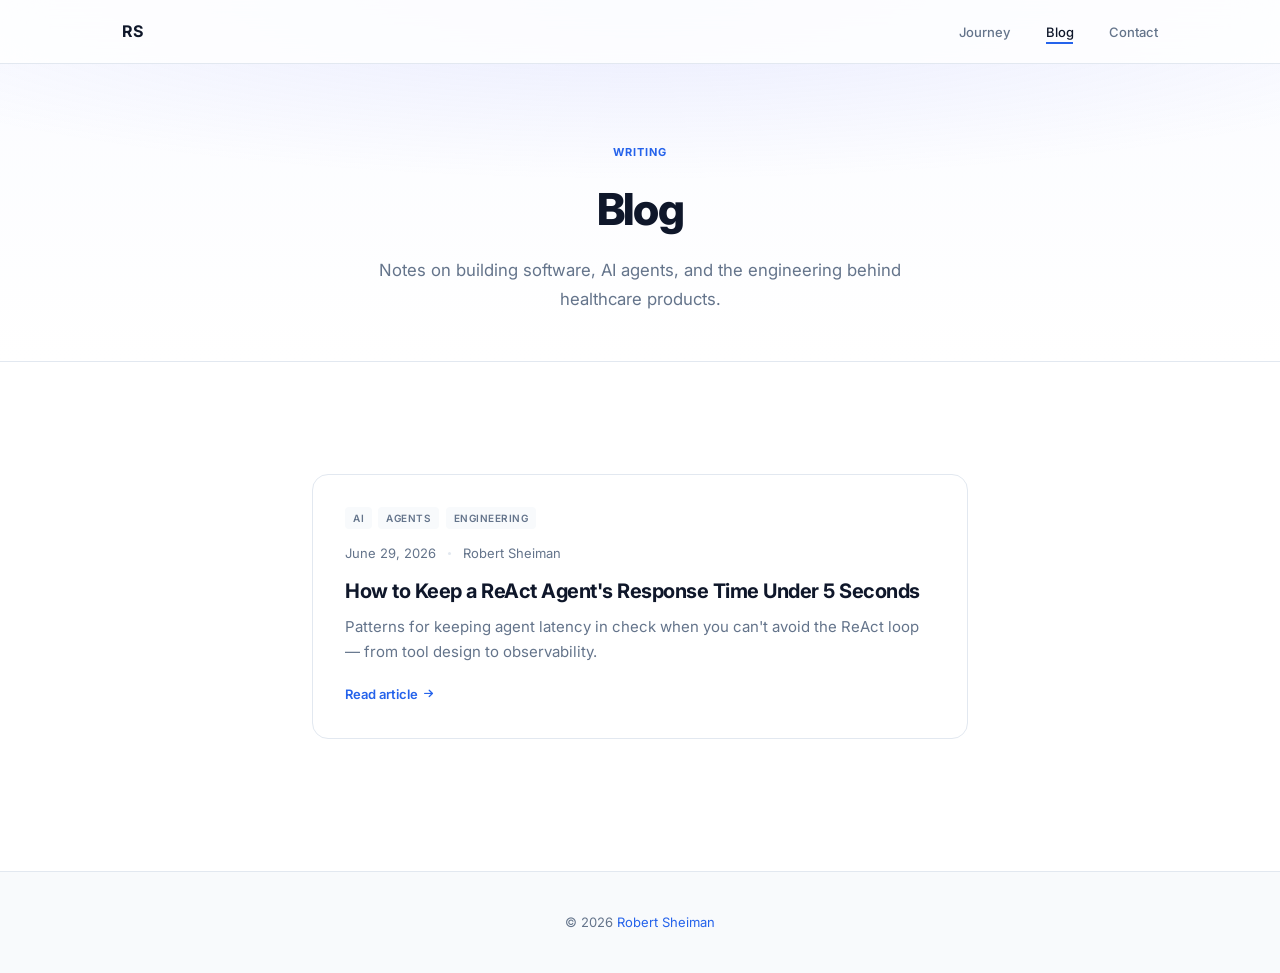
==== blog/index.html @ 01b28f73 "feat: blog and webp animoji" ====
<!DOCTYPE html>
<html lang="en">
<head>
  <meta charset="UTF-8">
  <meta name="viewport" content="width=device-width, initial-scale=1.0" />
  <title>Blog — Robert Sheiman</title>
  <meta name="description" content="Writing on software engineering, AI agents, and building products.">
  <link rel="icon" href="../favicon.ico" sizes="any">
  <link rel="icon" type="image/png" sizes="32x32" href="../favicon-32x32.png">
  <link rel="preconnect" href="https://fonts.googleapis.com">
  <link rel="preconnect" href="https://fonts.gstatic.com" crossorigin>
  <link href="https://fonts.googleapis.com/css2?family=Inter:wght@300;400;500;600;700;800&display=swap" rel="stylesheet">
  <link rel="stylesheet" href="https://cdnjs.cloudflare.com/ajax/libs/font-awesome/6.5.0/css/all.min.css">
  <link rel="stylesheet" href="blog.css">
</head>
<body>

  <nav>
    <div class="nav-inner">
      <a href="../index.html" class="nav-logo">RS</a>
      <button class="nav-toggle" aria-label="Toggle navigation">
        <span></span><span></span><span></span>
      </button>
      <ul class="nav-links">
        <li><a href="../index.html#journey">Journey</a></li>
        <li><a href="index.html" class="active">Blog</a></li>
        <li><a href="../index.html#contact">Contact</a></li>
      </ul>
    </div>
  </nav>

  <header class="blog-hero">
    <div class="blog-hero-inner">
      <p class="blog-hero-label">Writing</p>
      <h1 class="blog-hero-title">Blog</h1>
      <p class="blog-hero-desc">Notes on building software, AI agents, and the engineering behind healthcare products.</p>
    </div>
  </header>

  <main class="blog-list" id="blog-list">
        <a class="blog-card" href="react-agent-latency.html">
          <div class="blog-tags"><span class="blog-tag">AI</span><span class="blog-tag">Agents</span><span class="blog-tag">Engineering</span></div>
          <div class="blog-card-meta">
            <span>June 29, 2026</span>
            <span class="dot"></span>
            <span>Robert Sheiman</span>
          </div>
          <h2 class="blog-card-title">How to Keep a ReAct Agent's Response Time Under 5 Seconds</h2>
          <p class="blog-card-excerpt">Patterns for keeping agent latency in check when you can't avoid the ReAct loop — from tool design to observability.</p>
          <span class="blog-card-read">Read article <i class="fa-solid fa-arrow-right"></i></span>
        </a>
  </main>

  <footer>
    <p>&copy; 2026 <a href="../index.html">Robert Sheiman</a></p>
  </footer>

  <script src="blog.js"></script>
</body>
</html>
---- blog/blog.css ----
:root {
  --bg: #ffffff;
  --bg-alt: #f8fafc;
  --text: #0f172a;
  --text-secondary: #64748b;
  --accent: #2563eb;
  --accent-hover: #1d4ed8;
  --border: #e2e8f0;
  --nav-height: 64px;
  --section-gap: 7rem;
}

*, *::before, *::after { margin: 0; padding: 0; box-sizing: border-box; }

body {
  font-family: 'Inter', -apple-system, BlinkMacSystemFont, 'Segoe UI', sans-serif;
  background: var(--bg);
  color: var(--text);
  -webkit-font-smoothing: antialiased;
  line-height: 1.6;
}

nav {
  position: fixed;
  top: 0; left: 0; right: 0;
  height: var(--nav-height);
  background: rgba(255,255,255,0.82);
  backdrop-filter: saturate(180%) blur(20px);
  -webkit-backdrop-filter: saturate(180%) blur(20px);
  border-bottom: 1px solid var(--border);
  z-index: 1000;
  display: flex;
  align-items: center;
  justify-content: center;
}
.nav-inner {
  width: 100%;
  max-width: 1100px;
  padding: 0 2rem;
  display: flex;
  align-items: center;
  justify-content: space-between;
}
.nav-logo {
  font-weight: 700;
  font-size: 1rem;
  color: var(--text);
  text-decoration: none;
  letter-spacing: -0.02em;
}
.nav-links {
  display: flex;
  gap: 2.25rem;
  list-style: none;
}
.nav-links a {
  text-decoration: none;
  color: var(--text-secondary);
  font-size: 0.8125rem;
  font-weight: 500;
  transition: color 0.2s;
  letter-spacing: -0.005em;
  position: relative;
}
.nav-links a::after {
  content: '';
  position: absolute;
  bottom: -4px; left: 0;
  width: 0; height: 1.5px;
  background: var(--accent);
  transition: width 0.25s ease;
}
.nav-links a:hover { color: var(--text); }
.nav-links a:hover::after { width: 100%; }
.nav-links a.active { color: var(--text); }
.nav-links a.active::after { width: 100%; }

.nav-toggle {
  display: none;
  flex-direction: column;
  gap: 5px;
  background: none;
  border: none;
  cursor: pointer;
  padding: 4px;
}
.nav-toggle span {
  display: block;
  width: 20px;
  height: 1.5px;
  background: var(--text);
  border-radius: 2px;
}

/* ── BLOG INDEX ── */
.blog-hero {
  padding: calc(var(--nav-height) + 5rem) 2rem 3rem;
  text-align: center;
  background:
    radial-gradient(ellipse 70% 50% at 50% 0%, rgba(129, 140, 248, 0.14), transparent),
    linear-gradient(180deg, #fafbff, var(--bg));
  border-bottom: 1px solid var(--border);
}
.blog-hero-inner { max-width: 600px; margin: 0 auto; }
.blog-hero-label {
  font-size: 0.6875rem;
  font-weight: 700;
  text-transform: uppercase;
  letter-spacing: 0.1em;
  color: var(--accent);
  margin-bottom: 0.75rem;
}
.blog-hero-title {
  font-size: clamp(2rem, 4vw, 2.75rem);
  font-weight: 800;
  letter-spacing: -0.04em;
  margin-bottom: 0.75rem;
}
.blog-hero-desc {
  font-size: 1.05rem;
  color: var(--text-secondary);
  line-height: 1.7;
}

.blog-list {
  padding: var(--section-gap) 2rem;
  max-width: 720px;
  margin: 0 auto;
}
.blog-card {
  display: block;
  text-decoration: none;
  color: inherit;
  padding: 2rem;
  border: 1px solid var(--border);
  border-radius: 16px;
  background: var(--bg);
  margin-bottom: 1.25rem;
  transition: all 0.3s ease;
  position: relative;
  overflow: hidden;
}
.blog-card::before {
  content: '';
  position: absolute;
  top: 0; left: 0; right: 0;
  height: 3px;
  background: linear-gradient(90deg, #818cf8, #a78bfa, #c084fc);
  opacity: 0;
  transition: opacity 0.3s;
}
.blog-card:hover {
  transform: translateY(-3px);
  box-shadow: 0 16px 40px rgba(0,0,0,0.07);
  border-color: transparent;
}
.blog-card:hover::before { opacity: 1; }
.blog-card-meta {
  display: flex;
  align-items: center;
  gap: 0.75rem;
  margin-bottom: 0.875rem;
  font-size: 0.8125rem;
  color: var(--text-secondary);
}
.blog-card-meta .dot {
  width: 3px; height: 3px;
  border-radius: 50%;
  background: var(--border);
}
.blog-card-title {
  font-size: 1.25rem;
  font-weight: 700;
  letter-spacing: -0.025em;
  margin-bottom: 0.625rem;
  line-height: 1.35;
  transition: color 0.2s;
}
.blog-card:hover .blog-card-title { color: var(--accent); }
.blog-card-excerpt {
  font-size: 0.9375rem;
  color: var(--text-secondary);
  line-height: 1.65;
  margin-bottom: 1rem;
}
.blog-card-read {
  display: inline-flex;
  align-items: center;
  gap: 0.4rem;
  font-size: 0.8125rem;
  font-weight: 600;
  color: var(--accent);
}
.blog-card-read i {
  font-size: 0.65rem;
  transition: transform 0.2s;
}
.blog-card:hover .blog-card-read i { transform: translateX(3px); }

.blog-tags {
  display: flex;
  flex-wrap: wrap;
  gap: 0.4rem;
  margin-bottom: 0.875rem;
}
.blog-tag {
  font-size: 0.625rem;
  font-weight: 600;
  text-transform: uppercase;
  letter-spacing: 0.05em;
  padding: 0.2rem 0.5rem;
  border-radius: 4px;
  background: var(--bg-alt);
  color: var(--text-secondary);
}

/* ── POST PAGE ── */
.post-hero {
  padding: calc(var(--nav-height) + 4rem) 2rem 4rem;
  text-align: center;
  position: relative;
  overflow: hidden;
  background:
    radial-gradient(ellipse 80% 60% at 50% -10%, rgba(129, 140, 248, 0.18), transparent),
    radial-gradient(ellipse 60% 50% at 80% 20%, rgba(192, 132, 252, 0.12), transparent),
    radial-gradient(ellipse 50% 40% at 10% 30%, rgba(37, 99, 235, 0.08), transparent),
    linear-gradient(180deg, #fafbff 0%, var(--bg) 100%);
  border-bottom: 1px solid var(--border);
}
.post-hero::before {
  content: '';
  position: absolute;
  inset: 0;
  background-image: radial-gradient(circle at 1px 1px, rgba(15, 23, 42, 0.04) 1px, transparent 0);
  background-size: 24px 24px;
  pointer-events: none;
}
.post-hero-inner {
  position: relative;
  max-width: 720px;
  margin: 0 auto;
}
.post-back {
  display: inline-flex;
  align-items: center;
  gap: 0.4rem;
  font-size: 0.8125rem;
  font-weight: 500;
  color: var(--text-secondary);
  text-decoration: none;
  margin-bottom: 2rem;
  transition: color 0.2s;
}
.post-back:hover { color: var(--accent); }
.post-back i { font-size: 0.7rem; }

.post-meta {
  display: flex;
  align-items: center;
  justify-content: center;
  flex-wrap: wrap;
  gap: 0.625rem;
  margin-bottom: 1.5rem;
}
.post-meta-pill {
  display: inline-flex;
  align-items: center;
  gap: 0.35rem;
  padding: 0.35rem 0.75rem;
  background: rgba(255,255,255,0.7);
  border: 1px solid var(--border);
  border-radius: 999px;
  font-size: 0.75rem;
  font-weight: 500;
  color: var(--text-secondary);
  backdrop-filter: blur(8px);
}
.post-meta-pill i { font-size: 0.65rem; opacity: 0.7; }
.post-meta-pill.author { color: var(--accent); border-color: rgba(37, 99, 235, 0.2); background: rgba(239, 246, 255, 0.8); }

.post-title {
  font-size: clamp(1.875rem, 4.5vw, 2.75rem);
  font-weight: 800;
  letter-spacing: -0.04em;
  line-height: 1.15;
  margin-bottom: 1.25rem;
  background: linear-gradient(135deg, var(--text) 0%, #334155 100%);
  -webkit-background-clip: text;
  -webkit-text-fill-color: transparent;
  background-clip: text;
}

.post-tags {
  display: flex;
  justify-content: center;
  flex-wrap: wrap;
  gap: 0.5rem;
}
.post-tag {
  font-size: 0.6875rem;
  font-weight: 600;
  text-transform: uppercase;
  letter-spacing: 0.06em;
  padding: 0.3rem 0.65rem;
  border-radius: 6px;
  background: linear-gradient(135deg, #eef2ff, #f5f3ff);
  color: #6366f1;
}

.post-body-wrap {
  padding: 3.5rem 2rem 6rem;
}
.post-body {
  max-width: 680px;
  margin: 0 auto;
  font-size: 1.0625rem;
  line-height: 1.8;
  letter-spacing: -0.01em;
  color: #1e293b;
}
.post-body h1 { display: none; }
.post-body h2 {
  font-size: 1.375rem;
  font-weight: 700;
  letter-spacing: -0.03em;
  margin: 2.5rem 0 1rem;
  color: var(--text);
}
.post-body h3 {
  font-size: 1.125rem;
  font-weight: 650;
  margin: 2rem 0 0.75rem;
  color: var(--text);
}
.post-body p { margin-bottom: 1.25rem; }
.post-body a {
  color: var(--accent);
  text-decoration: none;
  font-weight: 500;
  border-bottom: 1px solid rgba(37, 99, 235, 0.25);
  transition: border-color 0.2s;
}
.post-body a:hover { border-color: var(--accent); }
.post-body strong { font-weight: 600; color: var(--text); }
.post-body em { font-style: italic; }
.post-body ul, .post-body ol {
  margin: 0 0 1.25rem 1.5rem;
}
.post-body li { margin-bottom: 0.5rem; }
.post-body li::marker { color: var(--accent); }
.post-body hr {
  border: none;
  height: 1px;
  background: linear-gradient(90deg, transparent, var(--border), transparent);
  margin: 2.5rem 0;
}
.post-body pre {
  background: #0f172a;
  color: #e2e8f0;
  padding: 1.25rem 1.5rem;
  border-radius: 12px;
  overflow-x: auto;
  margin: 1.5rem 0;
  font-size: 0.875rem;
  line-height: 1.6;
  box-shadow: 0 8px 32px rgba(15, 23, 42, 0.12);
}
.post-body code {
  font-family: 'SF Mono', 'Fira Code', 'Consolas', monospace;
  font-size: 0.875em;
}
.post-body :not(pre) > code {
  background: var(--bg-alt);
  padding: 0.15em 0.4em;
  border-radius: 5px;
  border: 1px solid var(--border);
  color: #7c3aed;
}
.post-body blockquote {
  border-left: 3px solid var(--accent);
  padding: 0.5rem 0 0.5rem 1.25rem;
  margin: 1.5rem 0;
  color: var(--text-secondary);
  font-style: italic;
}

footer {
  padding: 2.5rem 2rem;
  text-align: center;
  border-top: 1px solid var(--border);
  background: var(--bg-alt);
  font-size: 0.8125rem;
  color: var(--text-secondary);
}
footer a { color: var(--accent); text-decoration: none; }

@media (max-width: 768px) {
  .nav-toggle { display: flex; }
  .nav-links {
    display: none;
    position: absolute;
    top: var(--nav-height);
    left: 0; right: 0;
    flex-direction: column;
    gap: 0;
    background: rgba(255,255,255,0.97);
    backdrop-filter: blur(20px);
    border-bottom: 1px solid var(--border);
    padding: 0.75rem 0;
  }
  .nav-links.open { display: flex; }
  .nav-links li { width: 100%; }
  .nav-links a {
    display: block;
    padding: 0.875rem 2rem;
    font-size: 0.9375rem;
  }
  .post-hero { padding-top: calc(var(--nav-height) + 2.5rem); }
}
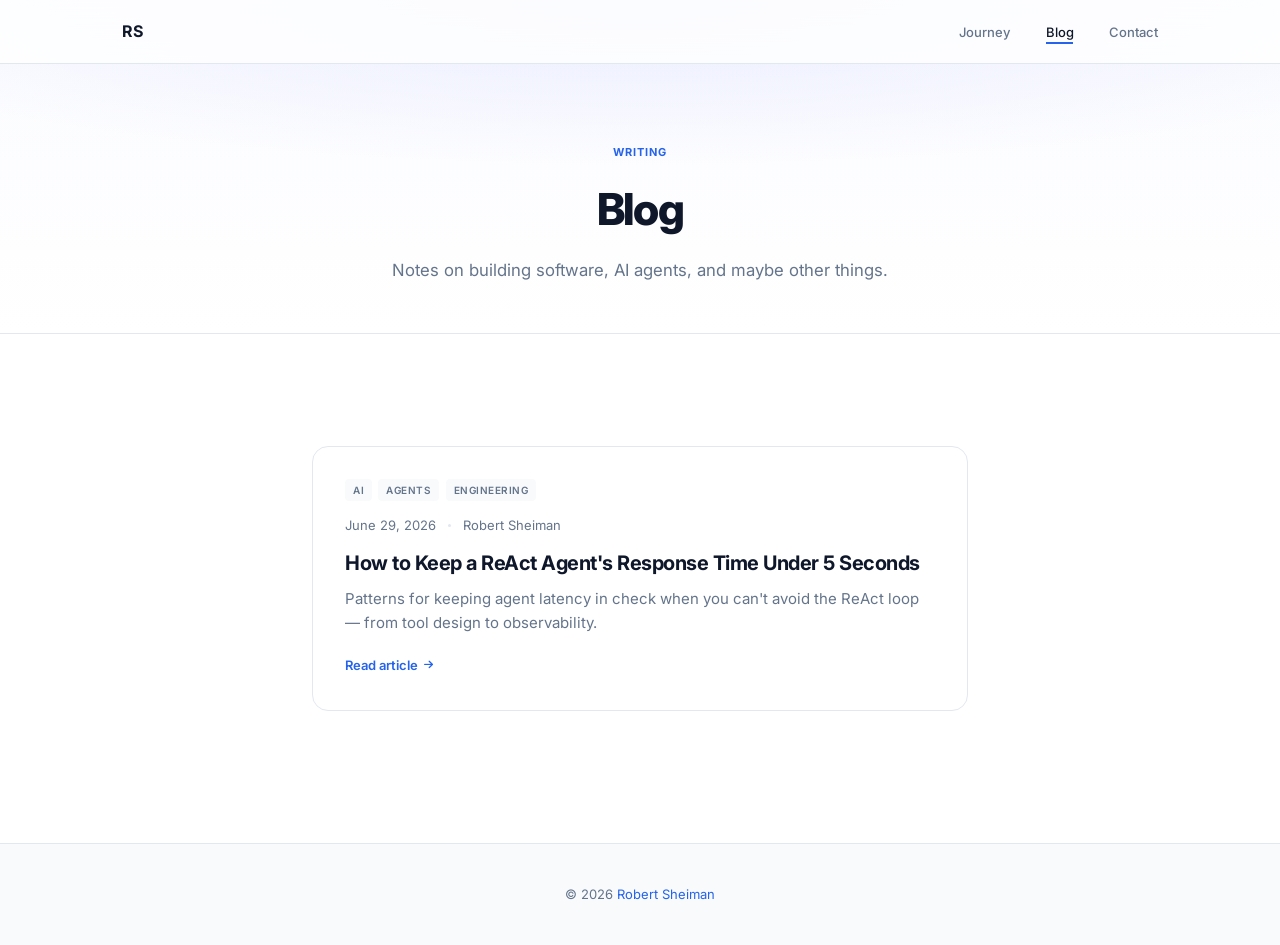
==== commit f3a5b968: "other things" ====
--- a/blog/index.html
+++ b/blog/index.html
@@ -33,7 +33,7 @@
     <div class="blog-hero-inner">
       <p class="blog-hero-label">Writing</p>
       <h1 class="blog-hero-title">Blog</h1>
-      <p class="blog-hero-desc">Notes on building software, AI agents, and the engineering behind healthcare products.</p>
+      <p class="blog-hero-desc">Notes on building software, AI agents, and maybe other things.</p>
     </div>
   </header>
 
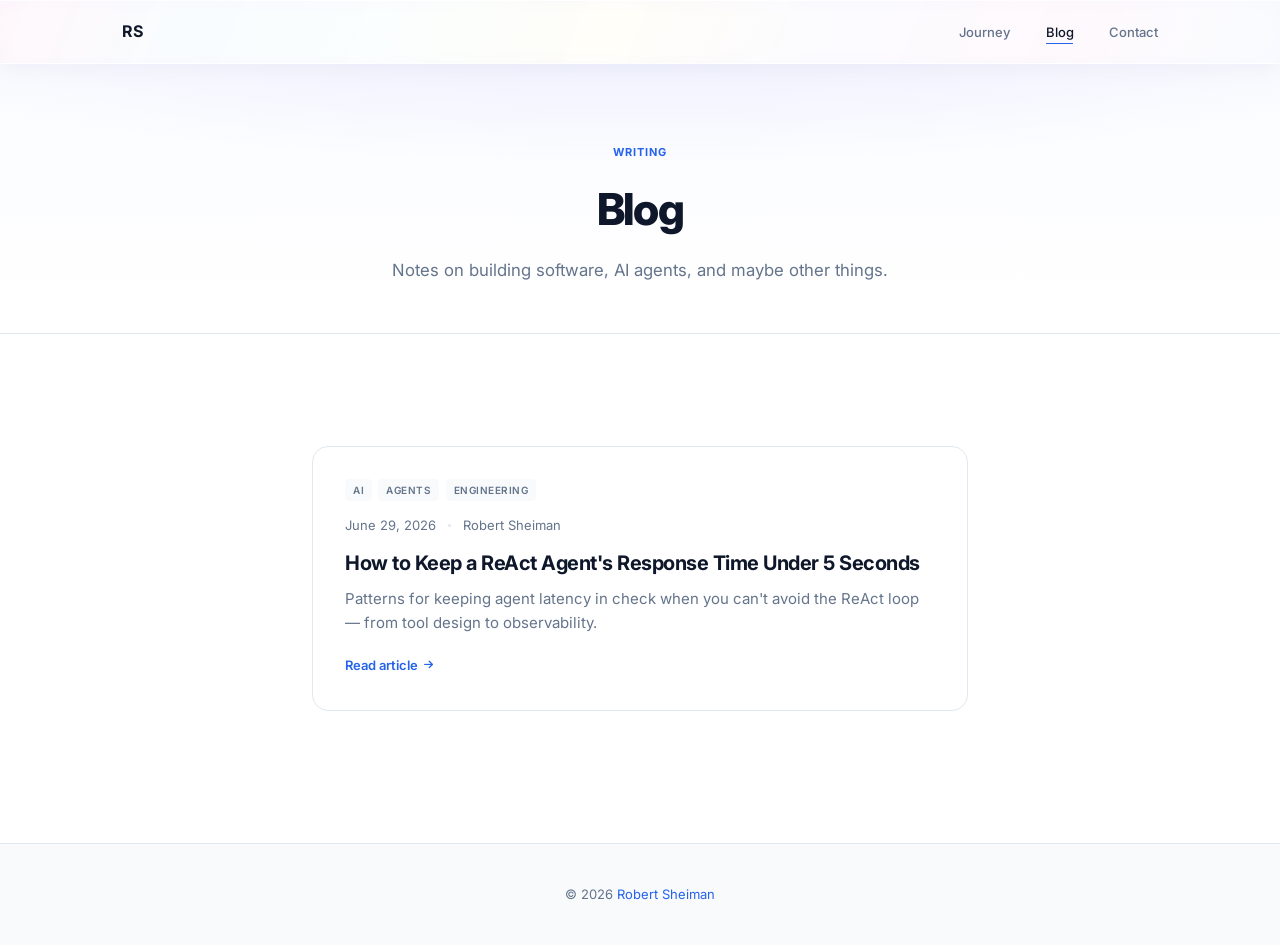
==== commit 845769d6: "fixes" ====
--- a/blog/index.html
+++ b/blog/index.html
@@ -15,7 +15,8 @@
 </head>
 <body>
 
-  <nav>
+  <nav aria-label="Blog navigation">
+    <div class="nav-glass" aria-hidden="true"></div>
     <div class="nav-inner">
       <a href="../index.html" class="nav-logo">RS</a>
       <button class="nav-toggle" aria-label="Toggle navigation">
--- a/blog/blog.css
+++ b/blog/blog.css
@@ -20,20 +20,81 @@
   line-height: 1.6;
 }
 
+/* Liquid glass nav — layered filter + content (LogRocket / kube.io pattern) */
 nav {
   position: fixed;
   top: 0; left: 0; right: 0;
   height: var(--nav-height);
-  background: rgba(255,255,255,0.82);
-  backdrop-filter: saturate(180%) blur(20px);
-  -webkit-backdrop-filter: saturate(180%) blur(20px);
-  border-bottom: 1px solid var(--border);
   z-index: 1000;
   display: flex;
   align-items: center;
   justify-content: center;
-}
+  background: transparent;
+  border: none;
+  isolation: isolate;
+}
+
+.nav-glass {
+  position: absolute;
+  inset: 0;
+  z-index: 0;
+  pointer-events: none;
+  background: rgba(255, 255, 255, 0.42);
+  border-bottom: 1px solid rgba(255, 255, 255, 0.55);
+  box-shadow:
+    inset 0 1px 0 rgba(255, 255, 255, 0.72),
+    0 4px 24px rgba(15, 23, 42, 0.04);
+  backdrop-filter: blur(18px) saturate(190%) brightness(1.1);
+  -webkit-backdrop-filter: blur(18px) saturate(190%) brightness(1.1);
+}
+
+.nav-glass.liquid-glass--refract {
+  backdrop-filter: blur(14px) saturate(200%) brightness(1.14) url(#blog-liquid-glass);
+  -webkit-backdrop-filter: blur(18px) saturate(190%) brightness(1.1);
+}
+
+/* Subtle iridescent diffraction rim (Apple-style spectral fringe) */
+.nav-glass::before {
+  content: '';
+  position: absolute;
+  inset: 0;
+  background: linear-gradient(
+    112deg,
+    rgba(255, 105, 180, 0.16) 0%,
+    rgba(99, 179, 237, 0.12) 14%,
+    rgba(129, 230, 217, 0.10) 30%,
+    rgba(250, 204, 21, 0.09) 48%,
+    rgba(167, 139, 250, 0.11) 66%,
+    rgba(244, 114, 182, 0.13) 82%,
+    rgba(96, 165, 250, 0.12) 100%
+  );
+  opacity: 0.55;
+  mix-blend-mode: soft-light;
+  pointer-events: none;
+}
+
+/* Specular top highlight */
+.nav-glass::after {
+  content: '';
+  position: absolute;
+  top: 0;
+  left: 8%;
+  right: 8%;
+  height: 1px;
+  background: linear-gradient(
+    90deg,
+    transparent,
+    rgba(255, 255, 255, 0.45) 12%,
+    rgba(255, 255, 255, 0.95) 50%,
+    rgba(255, 255, 255, 0.45) 88%,
+    transparent
+  );
+  pointer-events: none;
+}
+
 .nav-inner {
+  position: relative;
+  z-index: 1;
   width: 100%;
   max-width: 1100px;
   padding: 0 2rem;
@@ -384,6 +445,15 @@
   font-style: italic;
 }
 
+.post-body img {
+  max-width: 100%;
+  height: auto;
+  border-radius: 12px;
+  margin: 2rem auto;
+  display: block;
+  box-shadow: 0 4px 20px rgba(0,0,0,0.08);
+}
+
 footer {
   padding: 2.5rem 2rem;
   text-align: center;
@@ -393,6 +463,16 @@
   color: var(--text-secondary);
 }
 footer a { color: var(--accent); text-decoration: none; }
+
+@media (prefers-reduced-transparency: reduce) {
+  .nav-glass {
+    background: rgba(255, 255, 255, 0.92);
+    backdrop-filter: none;
+    -webkit-backdrop-filter: none;
+  }
+  .nav-glass::before,
+  .nav-glass::after { display: none; }
+}
 
 @media (max-width: 768px) {
   .nav-toggle { display: flex; }
@@ -403,10 +483,12 @@
     left: 0; right: 0;
     flex-direction: column;
     gap: 0;
-    background: rgba(255,255,255,0.97);
-    backdrop-filter: blur(20px);
-    border-bottom: 1px solid var(--border);
+    background: rgba(255, 255, 255, 0.72);
+    backdrop-filter: blur(20px) saturate(180%);
+    -webkit-backdrop-filter: blur(20px) saturate(180%);
+    border-bottom: 1px solid rgba(255, 255, 255, 0.55);
     padding: 0.75rem 0;
+    box-shadow: 0 12px 32px rgba(15, 23, 42, 0.06);
   }
   .nav-links.open { display: flex; }
   .nav-links li { width: 100%; }
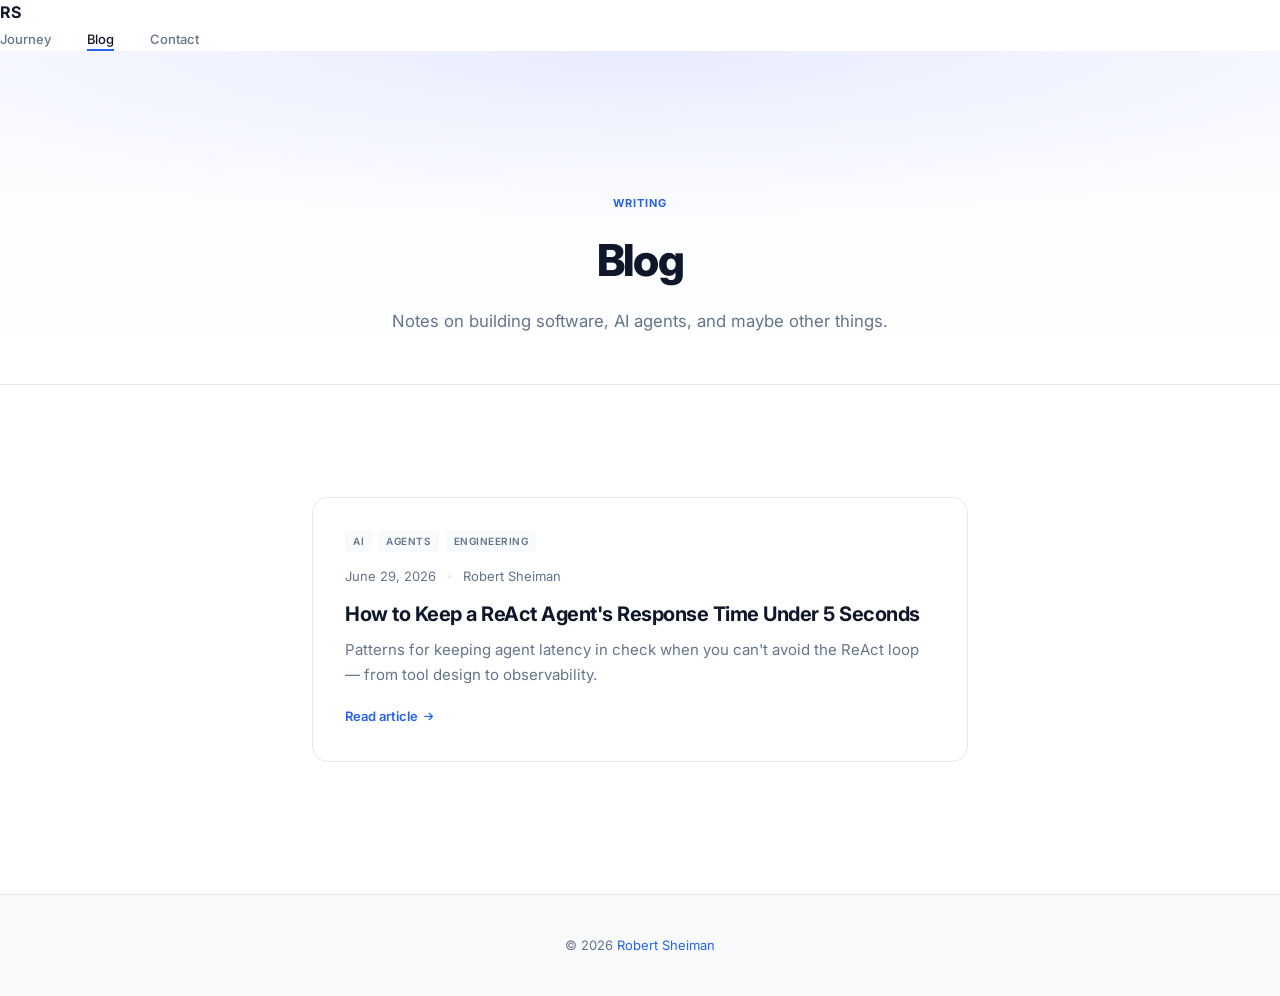
==== commit 5cfb69b5: "liquid glass" ====
--- a/blog/index.html
+++ b/blog/index.html
@@ -11,12 +11,15 @@
   <link rel="preconnect" href="https://fonts.gstatic.com" crossorigin>
   <link href="https://fonts.googleapis.com/css2?family=Inter:wght@300;400;500;600;700;800&display=swap" rel="stylesheet">
   <link rel="stylesheet" href="https://cdnjs.cloudflare.com/ajax/libs/font-awesome/6.5.0/css/all.min.css">
+  <link rel="stylesheet" href="../liquid-glass.css">
   <link rel="stylesheet" href="blog.css">
 </head>
 <body>
 
   <nav aria-label="Blog navigation">
-    <div class="nav-glass" aria-hidden="true"></div>
+    <div class="nav-glass" aria-hidden="true">
+      <span class="nav-glass__specular" aria-hidden="true"></span>
+    </div>
     <div class="nav-inner">
       <a href="../index.html" class="nav-logo">RS</a>
       <button class="nav-toggle" aria-label="Toggle navigation">
@@ -56,6 +59,7 @@
     <p>&copy; 2026 <a href="../index.html">Robert Sheiman</a></p>
   </footer>
 
+  <script src="../liquid-glass.js"></script>
   <script src="blog.js"></script>
 </body>
 </html>
--- a/blog/blog.css
+++ b/blog/blog.css
@@ -20,88 +20,6 @@
   line-height: 1.6;
 }
 
-/* Liquid glass nav — layered filter + content (LogRocket / kube.io pattern) */
-nav {
-  position: fixed;
-  top: 0; left: 0; right: 0;
-  height: var(--nav-height);
-  z-index: 1000;
-  display: flex;
-  align-items: center;
-  justify-content: center;
-  background: transparent;
-  border: none;
-  isolation: isolate;
-}
-
-.nav-glass {
-  position: absolute;
-  inset: 0;
-  z-index: 0;
-  pointer-events: none;
-  background: rgba(255, 255, 255, 0.42);
-  border-bottom: 1px solid rgba(255, 255, 255, 0.55);
-  box-shadow:
-    inset 0 1px 0 rgba(255, 255, 255, 0.72),
-    0 4px 24px rgba(15, 23, 42, 0.04);
-  backdrop-filter: blur(18px) saturate(190%) brightness(1.1);
-  -webkit-backdrop-filter: blur(18px) saturate(190%) brightness(1.1);
-}
-
-.nav-glass.liquid-glass--refract {
-  backdrop-filter: blur(14px) saturate(200%) brightness(1.14) url(#blog-liquid-glass);
-  -webkit-backdrop-filter: blur(18px) saturate(190%) brightness(1.1);
-}
-
-/* Subtle iridescent diffraction rim (Apple-style spectral fringe) */
-.nav-glass::before {
-  content: '';
-  position: absolute;
-  inset: 0;
-  background: linear-gradient(
-    112deg,
-    rgba(255, 105, 180, 0.16) 0%,
-    rgba(99, 179, 237, 0.12) 14%,
-    rgba(129, 230, 217, 0.10) 30%,
-    rgba(250, 204, 21, 0.09) 48%,
-    rgba(167, 139, 250, 0.11) 66%,
-    rgba(244, 114, 182, 0.13) 82%,
-    rgba(96, 165, 250, 0.12) 100%
-  );
-  opacity: 0.55;
-  mix-blend-mode: soft-light;
-  pointer-events: none;
-}
-
-/* Specular top highlight */
-.nav-glass::after {
-  content: '';
-  position: absolute;
-  top: 0;
-  left: 8%;
-  right: 8%;
-  height: 1px;
-  background: linear-gradient(
-    90deg,
-    transparent,
-    rgba(255, 255, 255, 0.45) 12%,
-    rgba(255, 255, 255, 0.95) 50%,
-    rgba(255, 255, 255, 0.45) 88%,
-    transparent
-  );
-  pointer-events: none;
-}
-
-.nav-inner {
-  position: relative;
-  z-index: 1;
-  width: 100%;
-  max-width: 1100px;
-  padding: 0 2rem;
-  display: flex;
-  align-items: center;
-  justify-content: space-between;
-}
 .nav-logo {
   font-weight: 700;
   font-size: 1rem;
@@ -464,21 +382,11 @@
 }
 footer a { color: var(--accent); text-decoration: none; }
 
-@media (prefers-reduced-transparency: reduce) {
-  .nav-glass {
-    background: rgba(255, 255, 255, 0.92);
-    backdrop-filter: none;
-    -webkit-backdrop-filter: none;
-  }
-  .nav-glass::before,
-  .nav-glass::after { display: none; }
-}
-
 @media (max-width: 768px) {
   .nav-toggle { display: flex; }
   .nav-links {
     display: none;
-    position: absolute;
+    position: fixed;
     top: var(--nav-height);
     left: 0; right: 0;
     flex-direction: column;
